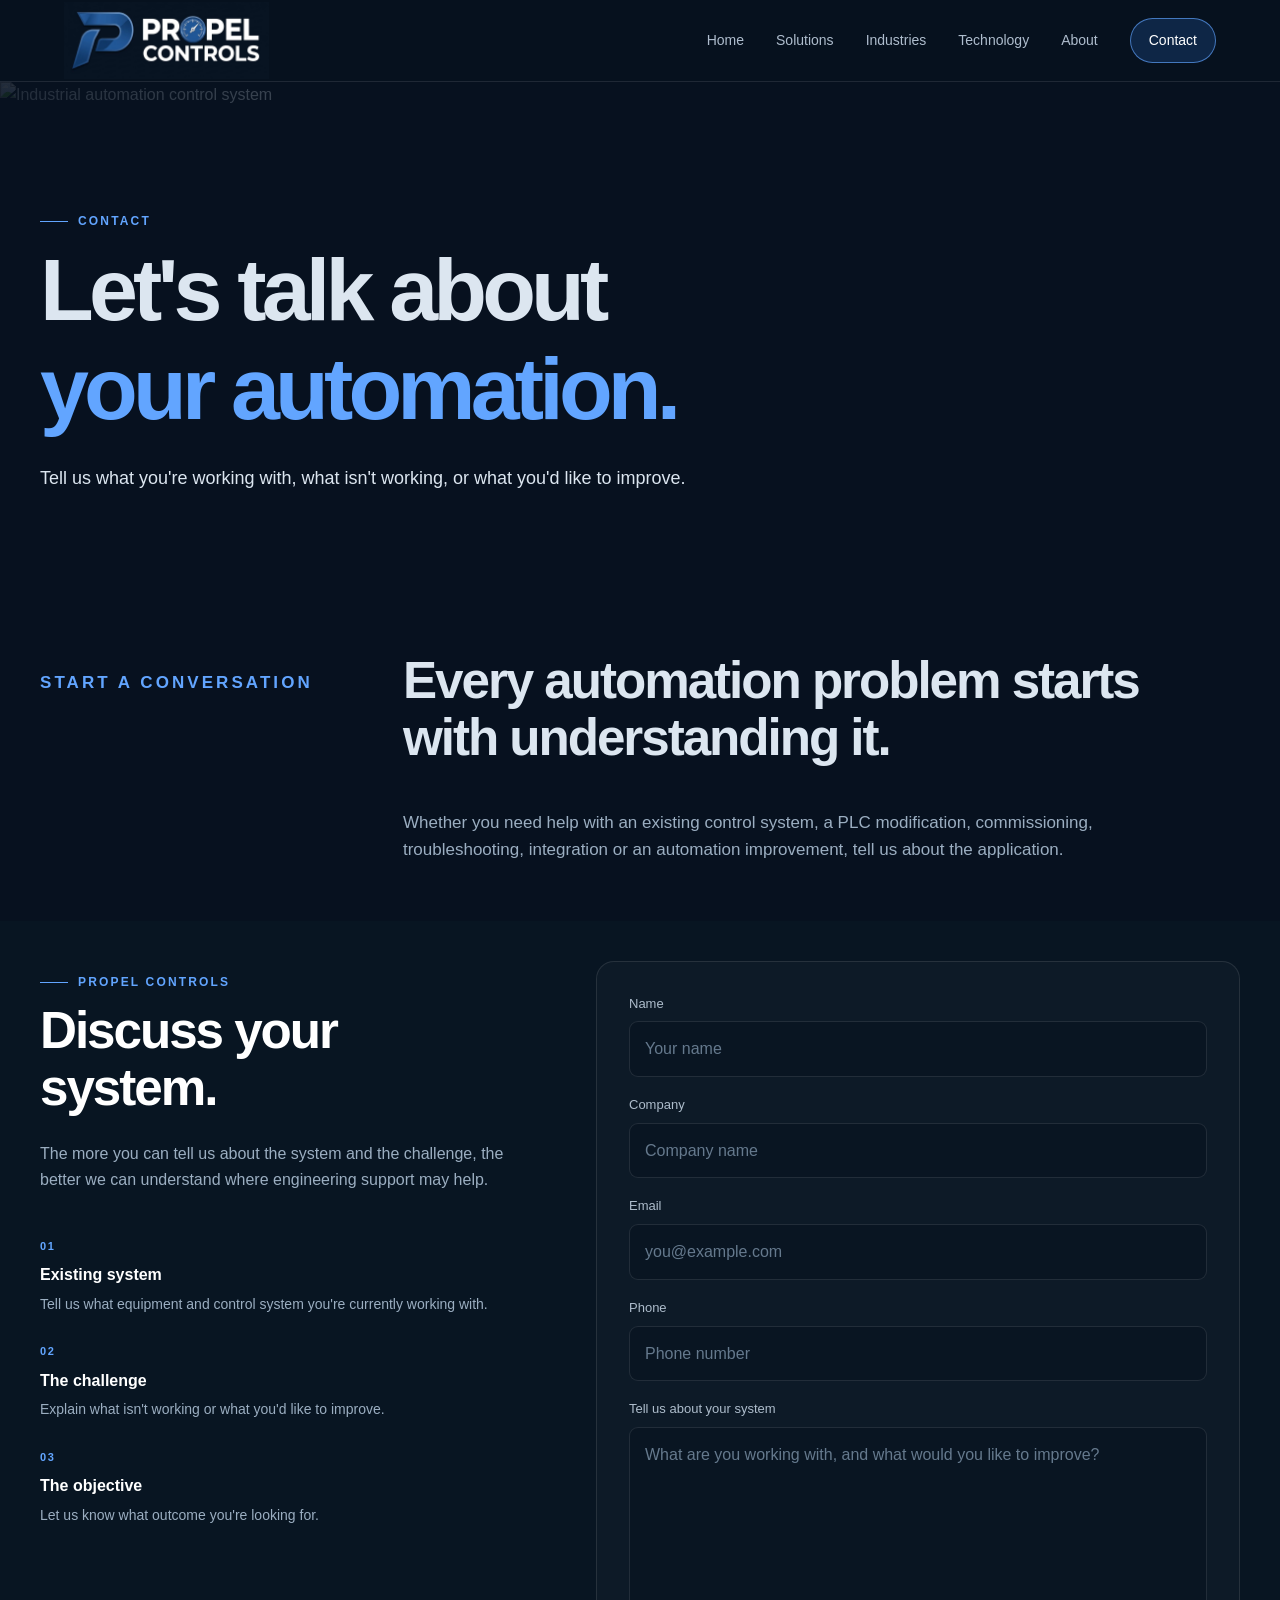
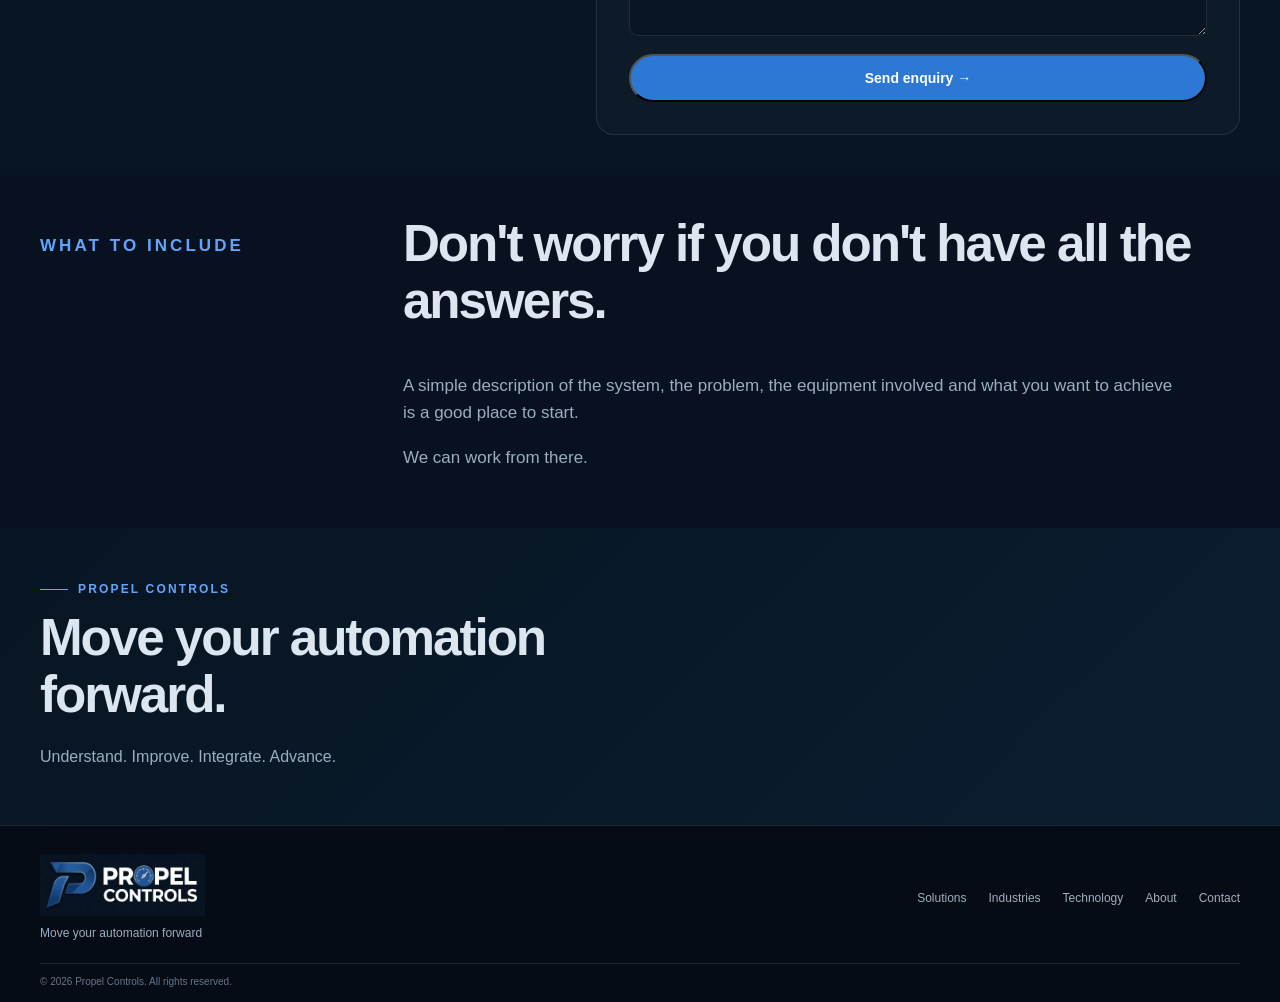
==== contact.html @ 1c1ca064 "Add files via upload" ====
<!doctype html>
<html lang="en">

<head>
    <meta charset="utf-8">
    <meta name="viewport" content="width=device-width,initial-scale=1">

    <meta name="description"
        content="Contact Propel Controls about industrial automation engineering, PLC systems, commissioning, troubleshooting, integration and optimisation.">

    <title>Contact | Propel Controls</title>

    <link rel="icon" href="assets/favicon.svg">
    <link rel="stylesheet" href="style.css">
</head>

<body>

<header class="header">

    <a class="brand" href="index.html">
        <img src="assets/LogoBlue.png" alt="Propel Controls logo">
    </a>

    <button class="menu" aria-label="Toggle navigation">☰</button>

    <nav class="main-nav">
        <a href="index.html">Home</a>
        <a href="solutions.html">Solutions</a>
        <a href="industries.html">Industries</a>
        <a href="technology.html">Technology</a>
        <a href="about.html">About</a>
        <a href="contact.html" class="active">Contact</a>
    </nav>

</header>


<main>

<section class="page-hero">

	<img src="assets/contact.jpg"
     alt="Industrial automation control system"
     class="page-hero-image">

	<div class="page-hero-overlay"></div>

    <div class="section-container page-hero-content">

        <p class="eyebrow">CONTACT</p>

        <h1>
            Let's talk about<br>
            <span>your automation.</span>
        </h1>

        <p>
            Tell us what you're working with,
            what isn't working, or what you'd like to improve.
        </p>

    </div>

</section>


<section class="section">

    <div class="section-container">

        <div class="split">

            <p class="label">START A CONVERSATION</p>

            <div>

                <h2>
                    Every automation problem starts
                    with understanding it.
                </h2>

                <p>
                    Whether you need help with an existing control system,
                    a PLC modification, commissioning, troubleshooting,
                    integration or an automation improvement,
                    tell us about the application.
                </p>

            </div>

        </div>

    </div>

</section>


<section class="dark section">

    <div class="section-container">

        <div class="contact-layout">


            <div class="contact-info">

                <p class="eyebrow">PROPEL CONTROLS</p>

                <h2>
                    Discuss your<br>
                    system.
                </h2>

                <p>
                    The more you can tell us about the system and the
                    challenge, the better we can understand where
                    engineering support may help.
                </p>


                <div class="contact-points">

                    <div>
                        <span>01</span>
                        <strong>Existing system</strong>
                        <p>
                            Tell us what equipment and control system
                            you're currently working with.
                        </p>
                    </div>


                    <div>
                        <span>02</span>
                        <strong>The challenge</strong>
                        <p>
                            Explain what isn't working or what you'd
                            like to improve.
                        </p>
                    </div>


                    <div>
                        <span>03</span>
                        <strong>The objective</strong>
                        <p>
                            Let us know what outcome you're looking for.
                        </p>
                    </div>

                </div>

            </div>


            <div class="contact-form">

                <form action="#" method="post">

                    <div class="form-group">

                        <label for="name">
                            Name
                        </label>

                        <input
                            type="text"
                            id="name"
                            name="name"
                            placeholder="Your name"
                            required>

                    </div>


                    <div class="form-group">

                        <label for="company">
                            Company
                        </label>

                        <input
                            type="text"
                            id="company"
                            name="company"
                            placeholder="Company name">

                    </div>


                    <div class="form-group">

                        <label for="email">
                            Email
                        </label>

                        <input
                            type="email"
                            id="email"
                            name="email"
                            placeholder="you@example.com"
                            required>

                    </div>


                    <div class="form-group">

                        <label for="phone">
                            Phone
                        </label>

                        <input
                            type="tel"
                            id="phone"
                            name="phone"
                            placeholder="Phone number">

                    </div>


                    <div class="form-group">

                        <label for="message">
                            Tell us about your system
                        </label>

                        <textarea
                            id="message"
                            name="message"
                            rows="7"
                            placeholder="What are you working with, and what would you like to improve?"
                            required></textarea>

                    </div>


                    <button
                        type="submit"
                        class="btn primary">
                        Send enquiry →
                    </button>

                </form>

            </div>

        </div>

    </div>

</section>


<section class="section">

    <div class="section-container">

        <div class="split">

            <p class="label">WHAT TO INCLUDE</p>

            <div>

                <h2>
                    Don't worry if you don't have
                    all the answers.
                </h2>

                <p>
                    A simple description of the system, the problem,
                    the equipment involved and what you want to achieve
                    is a good place to start.
                </p>

                <p>
                    We can work from there.
                </p>

            </div>

        </div>

    </div>

</section>


<section class="final-cta">

    <div class="section-container">

        <p class="eyebrow">PROPEL CONTROLS</p>

        <h2>
            Move your automation<br>
            forward.
        </h2>

        <p>
            Understand. Improve. Integrate. Advance.
        </p>

    </div>

</section>

</main>


<footer class="footer">

    <div class="section-container footer-grid">

        <div>

            <img src="assets/LogoBlue.png"
                 alt="Propel Controls"
                 class="footer-logo">

            <p>
				Move your automation forward
            </p>

        </div>

        <div class="footer-links">

            <a href="solutions.html">Solutions</a>
            <a href="industries.html">Industries</a>
            <a href="technology.html">Technology</a>
            <a href="about.html">About</a>
            <a href="contact.html">Contact</a>

        </div>

    </div>

    <div class="footer-bottom">
        © 2026 Propel Controls. All rights reserved.
    </div>

</footer>


<script src="script.js"></script>

</body>
</html>
---- style.css ----
/* =========================================================
   PROPEL CONTROLS
   Main Theme
   ========================================================= */

:root {

    --navy: #07111f;
    --navy-light: #0b1929;
    --navy-mid: #0e2135;

    --blue: #2d78d4;
    --blue-light: #62a5ff;

    --white: #ffffff;
    --text: #dce6f0;
    --muted: #9baec1;

    --border: rgba(255,255,255,0.10);

    --max-width: 1200px;
}


/* =========================================================
   RESET
   ========================================================= */

* {
    box-sizing: border-box;
}

html {
    scroll-behavior: smooth;
}

body {

    margin: 0;

    background: var(--navy);

    color: var(--text);

    font-family:
        Inter,
        "Segoe UI",
        Arial,
        sans-serif;

    line-height: 1.6;
}

img {

    max-width: 100%;

    display: block;
}

a {

    color: inherit;

    text-decoration: none;
}


/* =========================================================
   HEADER
   ========================================================= */

.header {

    height: 82px;

    padding: 0 5%;

    display: flex;

    align-items: center;

    justify-content: space-between;

    position: sticky;

    top: 0;

    z-index: 1000;

    background:
        rgba(7,17,31,0.94);

    backdrop-filter: blur(12px);

    border-bottom:
        1px solid var(--border);
}


.brand img {

    width: 205px;

    height: auto;
}


.header nav {

    display: flex;

    align-items: center;

    gap: 32px;
}


.header nav a {

    color: #aebdcd;

    font-size: 14px;

    transition: 0.25s;
}


.header nav a:hover {

    color: white;
}


/* Active page */

.header nav a.active {

    color: var(--blue-light);
}


/* Contact navigation button */

.header nav a:last-child {

    padding:
        10px 18px;

    border:
        1px solid rgba(98,165,255,.45);

    border-radius: 30px;

    color: white;

    background:
        rgba(45,120,212,.12);
}


.header nav a:last-child.active {

    color: white;

    background:
        rgba(45,120,212,.22);

    border-color:
        rgba(98,165,255,.65);
}


/* Mobile menu */

.menu {

    display: none;

    background: none;

    border: none;

    color: white;

    font-size: 25px;

    cursor: pointer;
}


/* =========================================================
   GLOBAL
   ========================================================= */

.wrap,
.section-container {

    width:
        min(
            var(--max-width),
            calc(100% - 48px)
        );

    margin:
        0 auto;
}


.section {

    padding:
        40px 0;
}


.dark {

    background:
        #081522;
}


.label,
.section-label,
.eyebrow {

    font-size: 12px;

    letter-spacing: .18em;

    font-weight: 700;

    color: var(--blue-light);

    text-transform: uppercase;
}


.eyebrow {

    display: inline-flex;

    align-items: center;

    gap: 10px;

    margin-bottom: 10px;
}


.eyebrow::before {

    content: "";

    width: 28px;

    height: 1px;

    background:
        var(--blue-light);
}


h1,
h2,
h3 {

    margin-top: 0;

    line-height: 1.12;
}


h1 {

    font-size:
        clamp(
            48px,
            7vw,
            88px
        );

    letter-spacing:
        -0.055em;
}


h2 {

    font-size:
        clamp(
            34px,
            4vw,
            58px
        );

    letter-spacing:
        -0.04em;
}


h3 {

    font-size: 21px;
}


p {

    color: var(--muted);
}


/* =========================================================
   BUTTONS
   ========================================================= */

.actions {

    display: flex;

    gap: 14px;

    flex-wrap: wrap;

    margin-top: 32px;
}


.btn {

    display: inline-flex;

    align-items: center;

    justify-content: center;

    min-height: 48px;

    padding:
        0 22px;

    border-radius: 50px;

    font-weight: 700;

    font-size: 14px;

    transition:
        .25s;
}


.btn.primary {

    background:
        var(--blue);

    color: white;
}


.btn.primary:hover {

    background:
        #3d8ce8;

    transform:
        translateY(-2px);
}


.btn.outline {

    border:
        1px solid var(--border);

    background:
        rgba(255,255,255,.025);

    color: white;
}


.btn.outline:hover {

    background:
        rgba(255,255,255,.07);
}


/* =========================================================
   COMMON FULL-IMAGE HERO
   Used by all main pages
   ========================================================= */

.page-hero {

    position: relative;

    min-height: 530px;

    overflow: hidden;

    display: flex;

    align-items: center;

    background:
        var(--navy);
}


.page-hero-image {

    position: absolute;

    inset: 0;

    width: 100%;

    height: 100%;

    object-fit: cover;

    object-position: center;
}


.page-hero-overlay {

    position: absolute;

    inset: 0;

    background:
        linear-gradient(
            90deg,
            rgba(7,17,31,.88) 0%,
            rgba(7,17,31,.68) 38%,
            rgba(7,17,31,.28) 70%,
            rgba(7,17,31,.18) 100%
        );
}


.page-hero-content {

    position: relative;

    z-index: 2;
}


.page-hero-content h1 {

    max-width: 850px;

    margin-bottom: 25px;
}


.page-hero-content h1 span {

    color:
        var(--blue-light);
}


.page-hero-content > p:not(.eyebrow) {

    max-width: 650px;

    margin: 0;

    font-size: 18px;

    line-height: 1.7;

    color:
        #dce6f0;
}


/* =========================================================
   INTRO
   ========================================================= */

.intro {

    background:
        var(--navy);
}


.split {

    display: grid;

    grid-template-columns:
        .35fr 1fr;

    gap: 70px;
}


.split h2 {

    max-width: 800px;
}


.split p {

    max-width: 780px;

    font-size: 17px;
}


/* =========================================================
   SECTION HEAD
   ========================================================= */

.section-head {

    display: flex;

    justify-content: space-between;

    align-items: end;

    gap: 40px;

    margin-bottom: 30px;
}


.section-head h2 {

    margin-bottom: 0;
}


.text-link {

    color:
        var(--blue-light);

    font-size: 14px;

    font-weight: 700;

    white-space: nowrap;
}


.text-link:hover {

    color: white;
}


/* =========================================================
   SERVICES
   ========================================================= */

.service-grid {

    display: grid;

    grid-template-columns:
        repeat(4, 1fr);

    gap: 16px;
}


.service-card {

    min-height: 270px;

    padding: 30px;

    border:
        1px solid var(--border);

    border-radius: 18px;

    background:
        linear-gradient(
            145deg,
            rgba(255,255,255,.045),
            rgba(255,255,255,.012)
        );

    transition:
        .25s;

    position: relative;

    overflow: hidden;
}


.service-card::after {

    content: "";

    position: absolute;

    width: 160px;

    height: 160px;

    right: -80px;

    bottom: -80px;

    background:
        radial-gradient(
            circle,
            rgba(45,120,212,.18),
            transparent 70%
        );
}


.service-card:hover {

    transform:
        translateY(-5px);

    border-color:
        rgba(98,165,255,.4);
}


.service-number {

    display: block;

    font-size: 12px;

    letter-spacing: .15em;

    color:
        var(--blue-light);

    font-weight: 800;
}


.service-word {

    display: block;

    margin-top: 15px;

    font-size: 11px;

    letter-spacing: .16em;

    color:
        #70859a;

    font-weight: 700;
}


.service-card h3 {

    margin-top: 22px;

    color: white;

    font-size: 23px;
}


.service-card p {

    font-size: 14px;

    margin-top: 30px;
}


/* =========================================================
   HOW WE WORK
   ========================================================= */

.how-we-work {

    padding:
       50px 0;

    background:
        #091827;
}


.how-work-header {

    display: grid;

    grid-template-columns:
        1fr .75fr;

    gap: 80px;

    align-items: end;

    margin-top: 25px;
}


.how-work-header h2 {

    max-width: 720px;
}


.how-work-header h2 span {

    color:
        var(--blue-light);
}


.how-work-header p {

    margin: 0;

    font-size: 16px;
}


.work-process {

    display: grid;

    grid-template-columns:
        1fr 35px 1fr 35px 1fr 35px 1fr;

    align-items: start;

    margin-top: 65px;
}


.work-step {

    padding:
        0 10px;
}


.step-number {

    color:
        var(--blue-light);

    font-size: 12px;

    font-weight: 800;

    letter-spacing: .1em;
}


.step-icon {

    width: 48px;

    height: 48px;

    display: flex;

    align-items: center;

    justify-content: center;

    margin:
        18px 0;

    border:
        1px solid rgba(98,165,255,.35);

    border-radius: 50%;

    color:
        var(--blue-light);

    background:
        rgba(45,120,212,.08);

    font-size: 20px;
}


.work-step h3 {

    color: white;

    margin-bottom: 10px;
}


.work-step p {

    font-size: 14px;

    margin: 0;
}


.process-line {

    height: 1px;

    margin-top: 100px;

    background:
        rgba(98,165,255,.3);
}


/* =========================================================
   TECHNOLOGY PREVIEW
   ========================================================= */

.technology-preview {

    padding:
        40px 0;

    background:
        var(--navy);
}


.technology-grid {

    display: grid;

    grid-template-columns:
        repeat(5, 1fr);

    gap: 14px;
}


.technology-card {

    min-height:
        190px;

    padding: 25px;

    border:
        1px solid var(--border);

    border-radius: 15px;

    background:
        rgba(255,255,255,.025);

    display: flex;

    flex-direction: column;

    justify-content: space-between;

    transition:
        .25s;
}


.technology-card:hover {

    border-color:
        rgba(98,165,255,.4);

    transform:
        translateY(-4px);
}


.technology-card span {

    font-size: 11px;

    letter-spacing: .12em;

    color:
        var(--blue-light);

    font-weight: 800;
}


.technology-card strong {

    color:
        #d7e2ed;

    font-size: 14px;

    line-height: 1.5;
}


.technology-note {

    margin-top: 25px;

    font-size: 14px;
}


.technology-note a {

    color:
        var(--blue-light);

    font-weight: 700;
}


/* =========================================================
   WHAT MATTERS
   ========================================================= */

.what-matters {

    padding:
        40px 0;

    background:
        #081421;
}


.matters-header {

    display: grid;

    grid-template-columns:
        1fr .65fr;

    gap: 80px;

    align-items: end;

    margin-top: 25px;
}


.matters-header h2 {

    margin: 0;
}


.matters-header h2 span {

    color:
        var(--blue-light);
}


.matters-intro {

    margin: 0;

    font-size: 16px;
}


.matters-grid {

    display: grid;

    grid-template-columns:
        repeat(4, 1fr);

    gap: 16px;

    margin-top: 60px;
}


.matter-card {

    padding: 28px;

    min-height: 260px;

    border:
        1px solid var(--border);

    border-radius: 17px;

    background:
        rgba(255,255,255,.025);

    transition:
        .25s;
}


.matter-card:hover {

    transform:
        translateY(-5px);

    border-color:
        rgba(98,165,255,.4);

    background:
        rgba(45,120,212,.045);
}


.matter-number {

    font-size: 11px;

    color:
        var(--blue-light);

    font-weight: 800;

    letter-spacing: .12em;
}


/* What Matters icons */

.matter-icon {

    margin:
        35px 0 20px;

    width: 48px;

    height: 48px;

    display: flex;

    align-items: center;

    justify-content: center;

    border:
        1px solid rgba(98,165,255,.35);

    border-radius: 50%;

    background:
        rgba(45,120,212,.08);

    padding: 10px;
}


.matter-icon img {

    width: 100%;

    height: 100%;

    object-fit: contain;

    filter:
        brightness(0)
        saturate(100%)
        invert(65%)
        sepia(35%)
        saturate(1300%)
        hue-rotate(178deg)
        brightness(103%)
        contrast(102%);
}


.matter-card h3 {

    color: white;
}


.matter-card p {

    font-size: 14px;
}


/* =========================================================
   TECHNOLOGY DETAIL
   ========================================================= */

.technology-detail-grid {

    display: grid;

    grid-template-columns:
        repeat(3, 1fr);

    gap: 16px;

    margin-top: 50px;
}


.technology-detail-card {

    min-height: 330px;

    padding: 32px;

    border:
        1px solid var(--border);

    border-radius: 18px;

    background:
        linear-gradient(
            145deg,
            rgba(255,255,255,.045),
            rgba(255,255,255,.012)
        );

    transition:
        .25s;
}


.technology-detail-card:hover {

    transform:
        translateY(-5px);

    border-color:
        rgba(98,165,255,.4);
}


.technology-detail-card h3 {

    color: white;

    font-size: 25px;

    margin:
        22px 0 15px;
}


.technology-detail-card p {

    max-width: 650px;

    font-size: 15px;
}


.technology-detail-card ul {

    list-style: none;

    padding: 0;

    margin:
        25px 0 0;

    display: grid;

    grid-template-columns:
        repeat(2, 1fr);

    gap: 9px 25px;
}


.technology-detail-card li {

    color:
        #c8d5e2;

    font-size: 14px;
}


.technology-detail-card li::before {

    content:
        "→";

    color:
        var(--blue-light);

    margin-right:
        9px;
}


/* =========================================================
   INDUSTRIES
   ========================================================= */

.industry-grid {
    display: grid;

    grid-template-columns:
        repeat(4, 1fr);

    gap: 14px;

    margin-top: 40px;
}


.industry-card {
    min-height: 220px;

    padding: 25px;

    border:
        1px solid var(--border);

    border-radius: 18px;

    background:
        linear-gradient(
            145deg,
            rgba(255,255,255,.045),
            rgba(255,255,255,.012)
        );

    transition:
        .25s;
}


.industry-card:hover {

    transform:
        translateY(-5px);

    border-color:
        rgba(98,165,255,.4);
}


.industry-card h3 {

    color: white;

    font-size: 22px;

    margin:
        25px 0 15px;
}


.industry-card p {

    font-size: 14px;

    margin: 0;
}


/* =========================================================
   SERVICE DETAIL
   ========================================================= */

.service-detail {

    padding:
        70px 0;

    border-bottom:
        1px solid var(--border);

    display: grid;

    grid-template-columns:
        90px 1fr;

    gap: 35px;
}


.service-detail:last-child {

    border-bottom: none;
}


.service-detail-number {

    color:
        var(--blue-light);

    font-size: 13px;

    font-weight: 800;

    letter-spacing: .15em;
}


.service-detail h2 {

    margin-bottom: 8px;
}


.service-detail h3 {

    color:
        var(--blue-light);

    font-size: 17px;

    font-weight: 600;

    margin-bottom: 20px;
}


.service-detail p {

    max-width: 780px;

    font-size: 16px;
}


.service-detail ul {

    padding: 0;

    margin:
        25px 0 0;

    list-style: none;

    display: grid;

    grid-template-columns:
        repeat(2, 1fr);

    gap: 8px 30px;

    max-width: 800px;
}


.service-detail li {

    color:
        #c8d5e2;

    font-size: 14px;
}


.service-detail li::before {

    content:
        "→";

    color:
        var(--blue-light);

    margin-right:
        9px;
}


/* =========================================================
   CONTACT
   ========================================================= */

.contact-layout {

    display: grid;

    grid-template-columns:
        .85fr 1.15fr;

    gap: 80px;

    align-items: start;
}


.contact-info h2 {

    color: white;

    margin-bottom: 25px;
}


.contact-info > p:not(.eyebrow) {

    max-width: 520px;

    font-size: 16px;
}


.contact-points {

    margin-top: 45px;

    display: grid;

    gap: 28px;
}


.contact-points > div {

    padding-left: 0;
}


.contact-points span {

    display: block;

    color:
        var(--blue-light);

    font-size: 11px;

    font-weight: 800;

    letter-spacing: .15em;

    margin-bottom: 7px;
}


.contact-points strong {

    display: block;

    color: white;

    font-size: 16px;

    margin-bottom: 5px;
}


.contact-points p {

    margin: 0;

    font-size: 14px;

    max-width: 470px;
}


.contact-form {

    display: grid;

    gap: 18px;

    padding: 32px;

    border:
        1px solid var(--border);

    border-radius: 18px;

    background:
        rgba(255,255,255,.025);
}


.contact-form form {

    display: grid;

    gap: 18px;
}


.form-group {

    display: grid;

    gap: 7px;
}


.contact-form label {

    color:
        #aebdcc;

    font-size: 13px;
}


.contact-form input,
.contact-form textarea,
.contact-form select {

    width: 100%;

    padding: 14px 15px;

    background:
        #091522;

    border:
        1px solid var(--border);

    border-radius: 9px;

    color: white;

    font:
        inherit;

    outline: none;
}


.contact-form textarea {

    min-height: 170px;

    resize: vertical;
}


.contact-form input::placeholder,
.contact-form textarea::placeholder {

    color:
        #65798d;
}


.contact-form input:focus,
.contact-form textarea:focus,
.contact-form select:focus {

    border-color:
        rgba(98,165,255,.7);

    box-shadow:
        0 0 0 3px rgba(45,120,212,.08);
}


/* =========================================================
   FINAL CTA
   ========================================================= */

.final-cta {

    padding:
        40px 0;

    background:
        linear-gradient(
            135deg,
            #081522,
            #0b1d30
        );
}


.final-cta h2 {

    margin-bottom: 20px;
}


.final-cta > .section-container > p:not(.eyebrow) {

    max-width: 550px;

    font-size: 16px;
}


.final-cta .btn {

    margin-top: 15px;
}


/* =========================================================
   FOOTER
   ========================================================= */

.footer {

    background:
        #050c15;

    border-top:
        1px solid var(--border);

    padding:
        28px 0 12px;
}


.footer-grid {

    display: flex;

    justify-content: space-between;

    align-items: center;

    gap: 30px;
}


.footer-logo {

    width: 165px;
}


.footer p {

    font-size: 12px;

    max-width: 430px;

    margin:
        8px 0 0;
}


.footer-links {

    display: flex;

    gap: 22px;

    flex-wrap: wrap;
}


.footer-links a {

    color:
        #9dafc0;

    font-size: 12px;
}


.footer-links a:hover {

    color: white;
}


.footer-bottom {

    width:
        min(
            var(--max-width),
            calc(100% - 48px)
        );

    margin:
        20px auto 0;

    padding-top:
        10px;

    border-top:
        1px solid var(--border);

    color:
        #63768a;

    font-size: 10px;
}


/* =========================================================
   COMMON HERO — TABLET
   ========================================================= */

@media (max-width: 1000px) {

    .page-hero {

        min-height: 560px;
    }


    .page-hero-image {

        object-position: center;
    }


    .page-hero-overlay {

        background:
            linear-gradient(
                90deg,
                rgba(7,17,31,.88) 0%,
                rgba(7,17,31,.65) 50%,
                rgba(7,17,31,.35) 100%
            );
    }

}


/* =========================================================
   RESPONSIVE — TABLET
   ========================================================= */

@media (max-width: 1000px) {


    .service-grid {

        grid-template-columns:
            repeat(2, 1fr);
    }


    .technology-grid {

        grid-template-columns:
            repeat(3, 1fr);
    }


    .matters-grid {

        grid-template-columns:
            repeat(2, 1fr);
    }


    .how-work-header,
    .matters-header {

        grid-template-columns:
            1fr;
    }


    .work-process {

        grid-template-columns:
            repeat(2, 1fr);

        gap: 35px;
    }


    .process-line {

        display: none;
    }


    .industry-grid {

        grid-template-columns:
            repeat(2, 1fr);
    }


    .technology-detail-grid {

        grid-template-columns:
            1fr;
    }


    .contact-layout {

        grid-template-columns:
            1fr;

        gap: 50px;
    }

}


/* =========================================================
   COMMON HERO — MOBILE
   ========================================================= */

@media (max-width: 760px) {

    .page-hero {

        min-height: 650px;

        align-items: flex-end;

        padding:
            0 0 70px;
    }


    .page-hero-image {

        object-position: center;
    }


    .page-hero-overlay {

        background:
            linear-gradient(
                to bottom,
                rgba(7,17,31,.20) 0%,
                rgba(7,17,31,.40) 40%,
                rgba(7,17,31,.90) 78%,
                rgba(7,17,31,.98) 100%
            );
    }


    .page-hero-content {

        width: 100%;
    }


    .page-hero-content h1 {

        font-size:
            clamp(
                45px,
                13vw,
                68px
            );

        margin-bottom: 20px;
    }


    .page-hero-content > p:not(.eyebrow) {

        font-size: 16px;

        line-height: 1.65;
    }

}


/* =========================================================
   RESPONSIVE — MOBILE
   ========================================================= */

@media (max-width: 760px) {


    /* Header */

    .header {

        padding:
            0 20px;
    }


    .brand img {

        width: 175px;
    }


    .menu {

        display: block;
    }


    .header nav {

        display: none;

        position: absolute;

        top: 82px;

        left: 0;

        right: 0;

        padding: 20px;

        background:
            #07111f;

        border-bottom:
            1px solid var(--border);

        flex-direction: column;

        align-items: stretch;

        gap: 0;
    }


    .header nav.open {

        display: flex;
    }


    .header nav a {

        padding:
            13px 0;
    }


    .header nav a:last-child {

        margin-top: 8px;

        text-align: center;
    }


    /* Global */

    .section-container,
    .wrap {

        width:
            calc(100% - 32px);
    }


    .section {

        padding:
            40px 0;
    }


    /* Intro */

    .split {

        grid-template-columns:
            1fr;

        gap: 25px;
    }


    /* Section heads */

    .section-head {

        align-items:
            flex-start;

        flex-direction:
            column;
    }


    /* Services */

    .service-grid {

        grid-template-columns:
            1fr;
    }


    /* Technology */

    .technology-grid {

        grid-template-columns:
            1fr;
    }


    /* What matters */

    .matters-grid {

        grid-template-columns:
            1fr;
    }


    /* How we work */

    .work-process {

        grid-template-columns:
            1fr;
    }


    /* Industries */

    .industry-grid {

        grid-template-columns:
            1fr;
    }


    /* Technology detail */

    .technology-detail-grid {

        grid-template-columns:
            1fr;
    }


    .technology-detail-card ul {

        grid-template-columns:
            1fr;
    }


    /* Service detail */

    .service-detail {

        grid-template-columns:
            1fr;

        gap: 12px;
    }


    .service-detail ul {

        grid-template-columns:
            1fr;
    }


    /* Contact */

    .contact-layout {

        grid-template-columns:
            1fr;

        gap: 40px;
    }


    .contact-form {

        padding:
            22px;
    }


    /* Footer */

    .footer-grid {

        flex-direction:
            column;

        align-items:
            flex-start;
    }

}
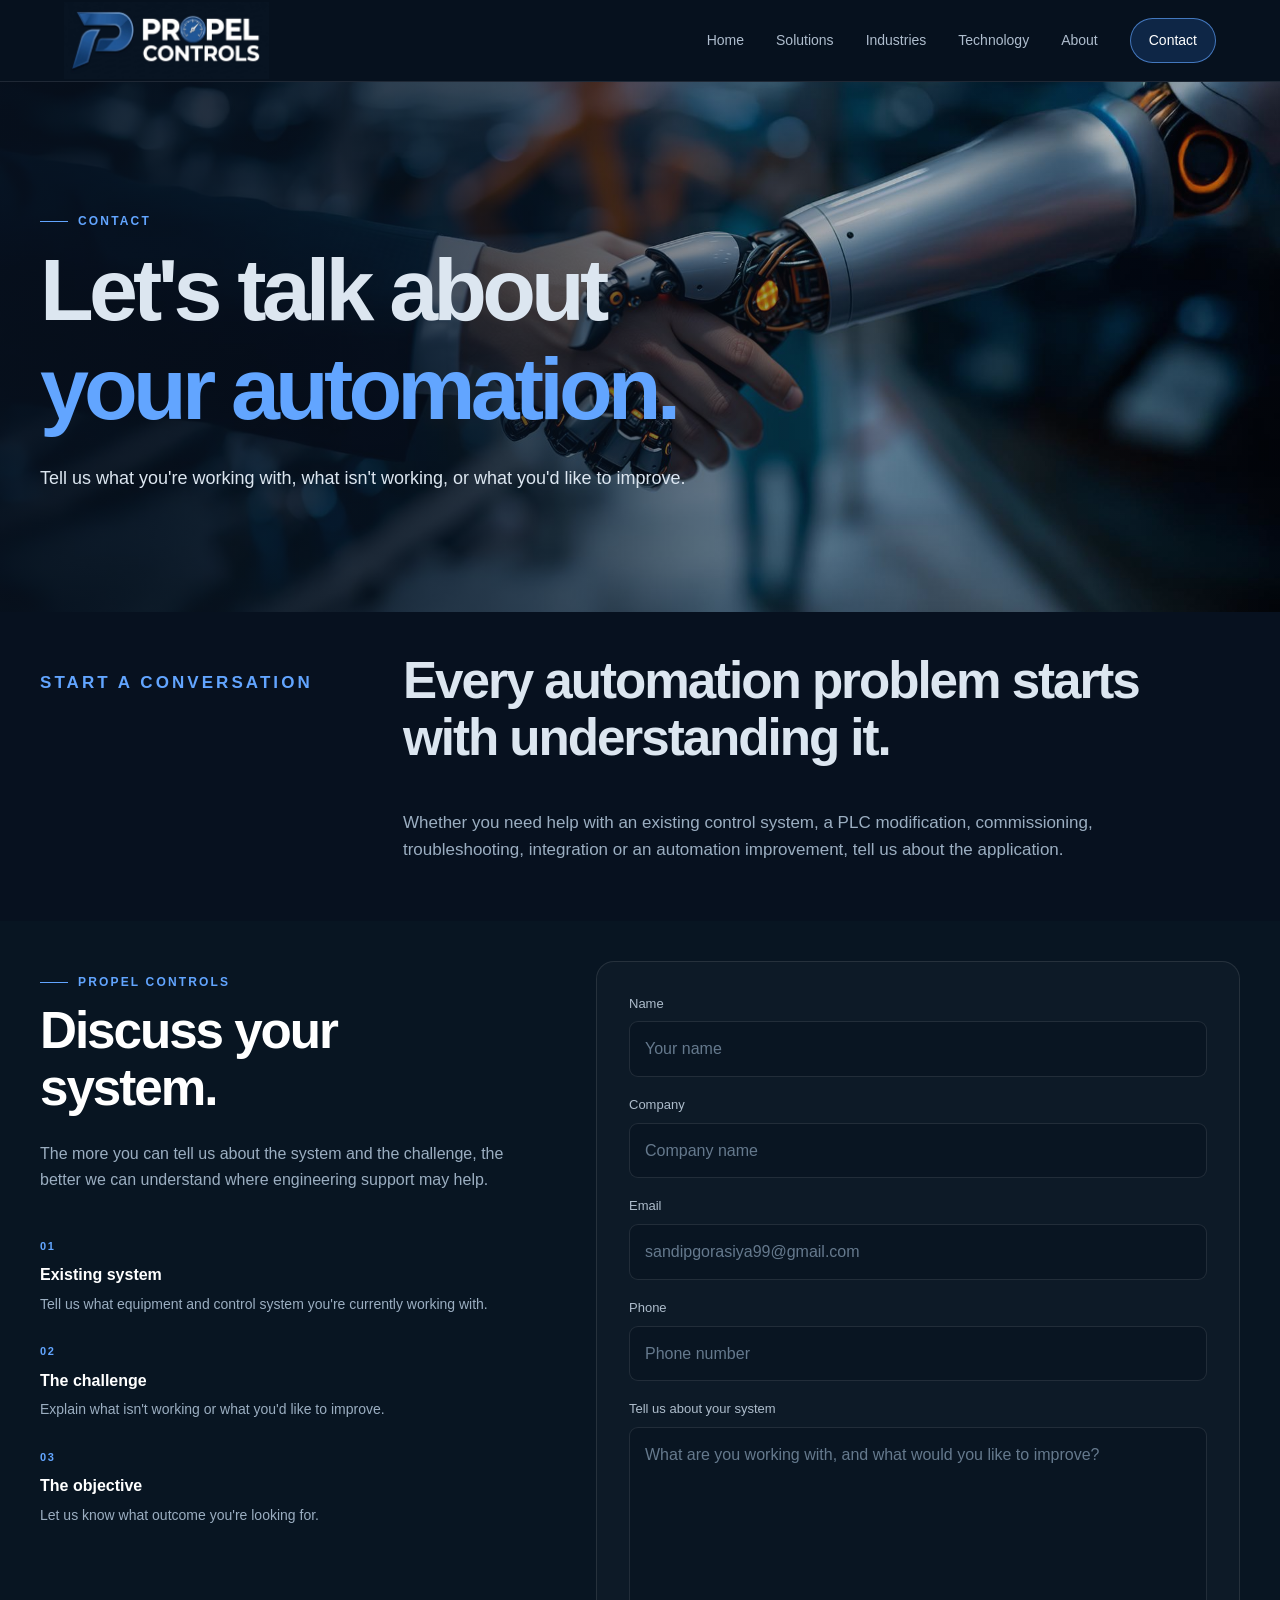
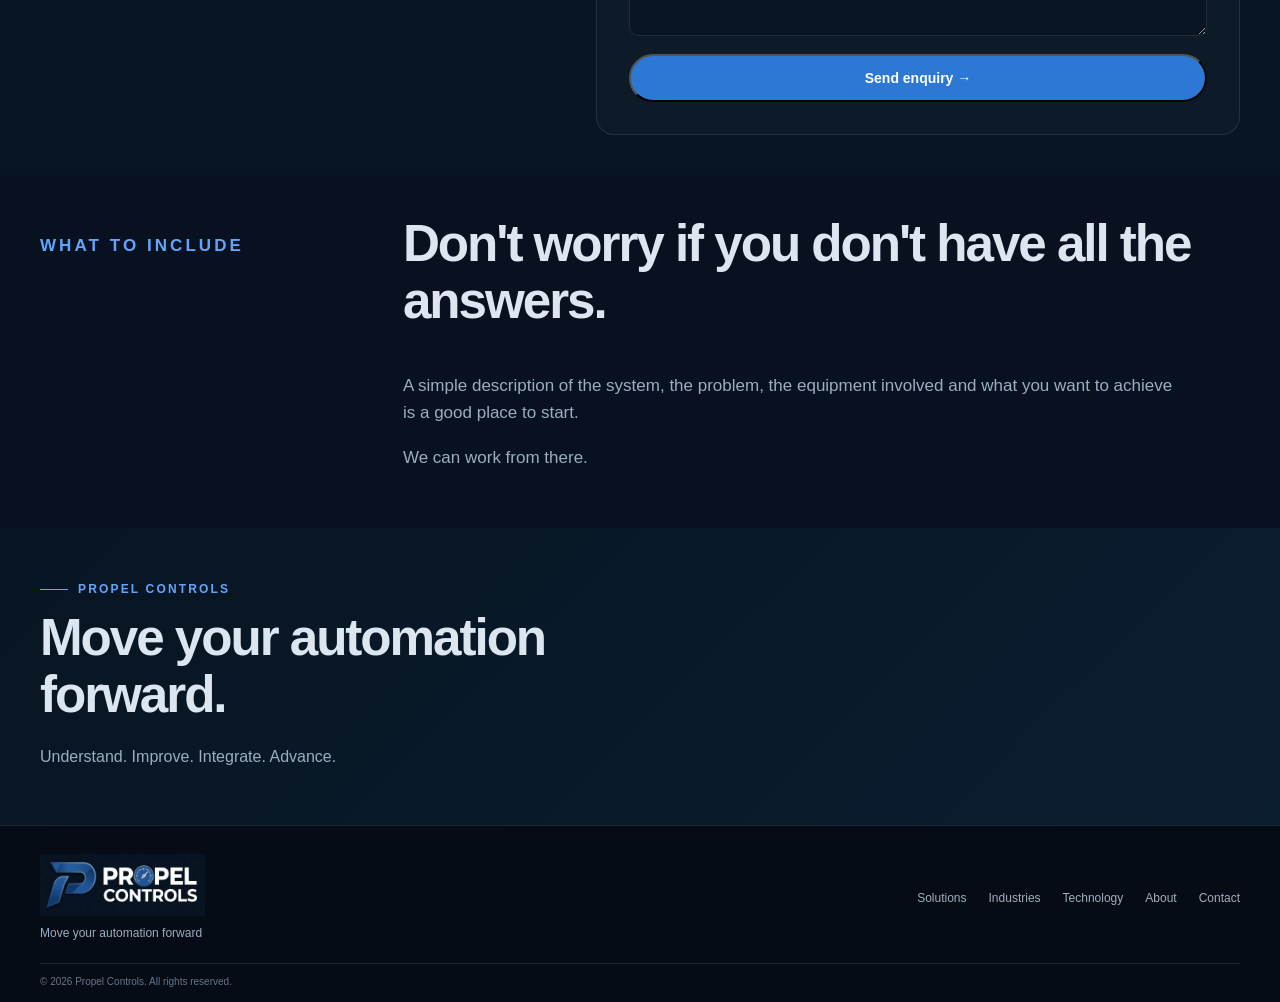
==== commit 513d72b5: "Update contact.html" ====
--- a/contact.html
+++ b/contact.html
@@ -199,7 +199,7 @@
                             type="email"
                             id="email"
                             name="email"
-                            placeholder="you@example.com"
+                            placeholder="sandipgorasiya99@gmail.com"
                             required>
 
                     </div>
@@ -347,4 +347,4 @@
 <script src="script.js"></script>
 
 </body>
-</html>+</html>
--- a/style.css
+++ b/style.css
@@ -2098,4 +2098,4 @@
             flex-start;
     }
 
-}+}
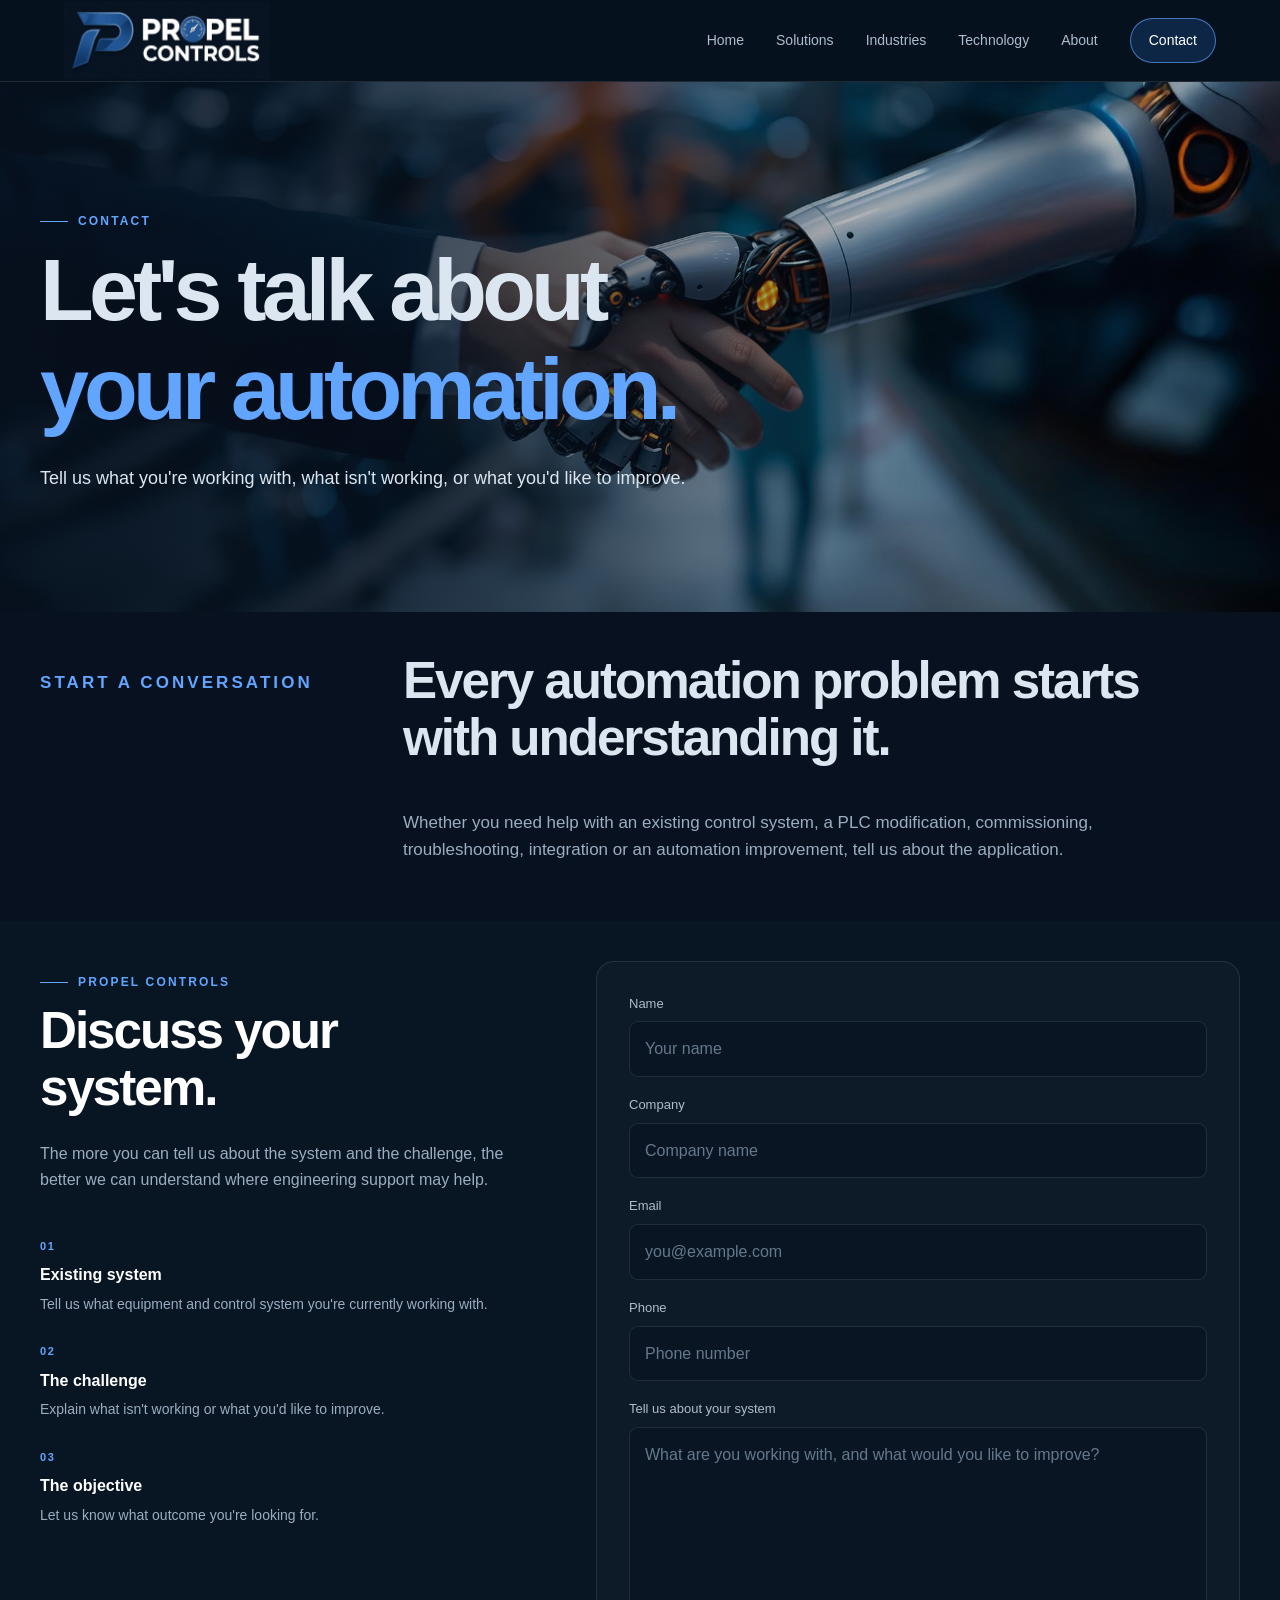
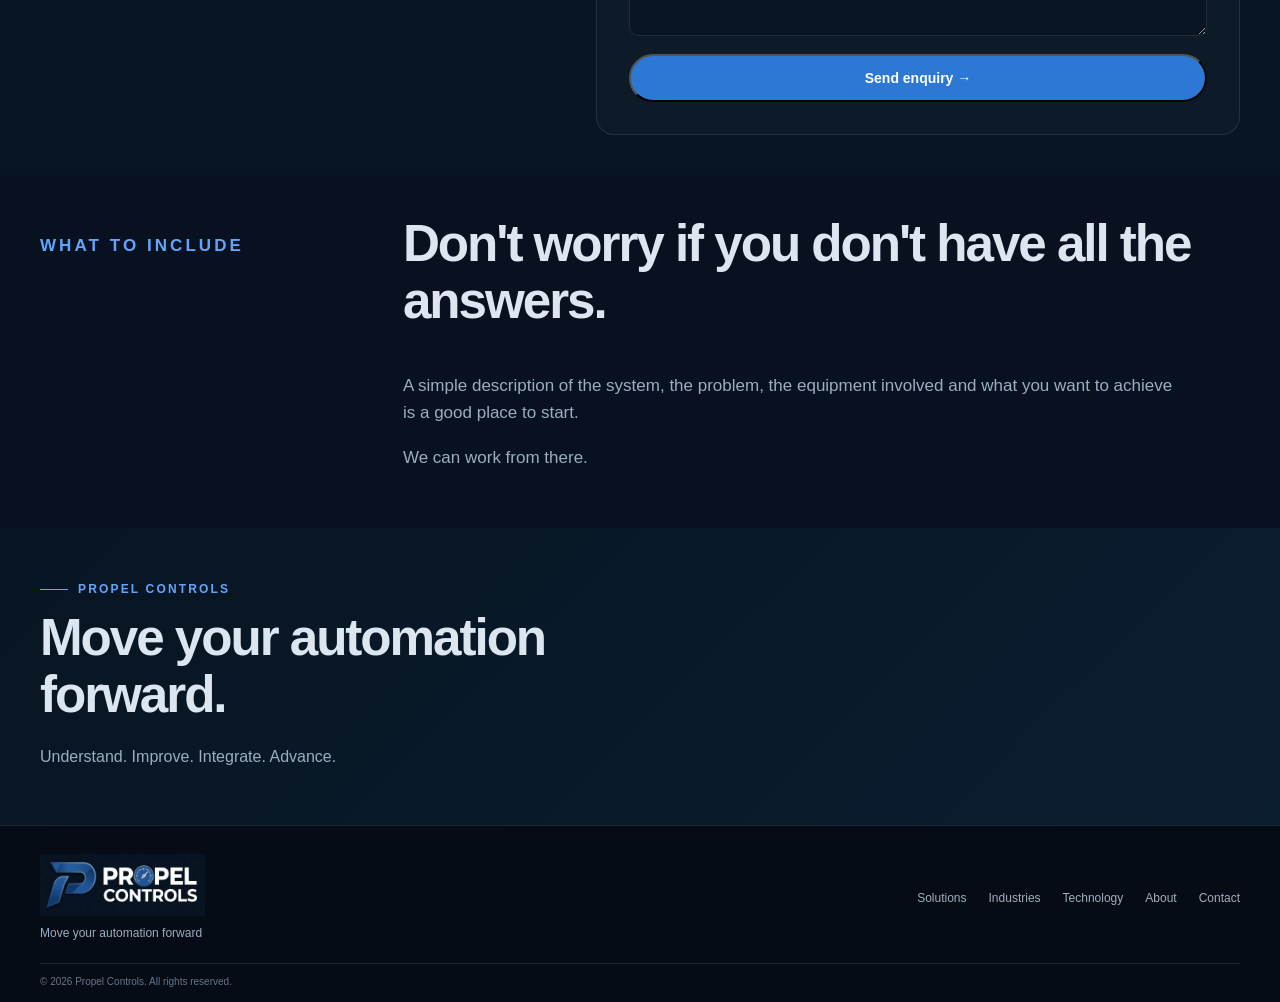
==== commit f2af3a2d: "Update contact.html" ====
--- a/contact.html
+++ b/contact.html
@@ -1,3 +1,4 @@
+
 <!doctype html>
 <html lang="en">
 
@@ -40,11 +41,11 @@
 
 <section class="page-hero">
 
-	<img src="assets/contact.jpg"
-     alt="Industrial automation control system"
-     class="page-hero-image">
-
-	<div class="page-hero-overlay"></div>
+    <img src="assets/contact.jpg"
+         alt="Industrial automation control system"
+         class="page-hero-image">
+
+    <div class="page-hero-overlay"></div>
 
     <div class="section-container page-hero-content">
 
@@ -156,7 +157,7 @@
 
             <div class="contact-form">
 
-                <form action="#" method="post">
+                <form action="https://formspree.io/f/xvkgzgay" method="POST">
 
                     <div class="form-group">
 
@@ -199,7 +200,7 @@
                             type="email"
                             id="email"
                             name="email"
-                            placeholder="sandipgorasiya99@gmail.com"
+                            placeholder="you@example.com"
                             required>
 
                     </div>
@@ -320,7 +321,7 @@
                  class="footer-logo">
 
             <p>
-				Move your automation forward
+                Move your automation forward
             </p>
 
         </div>
